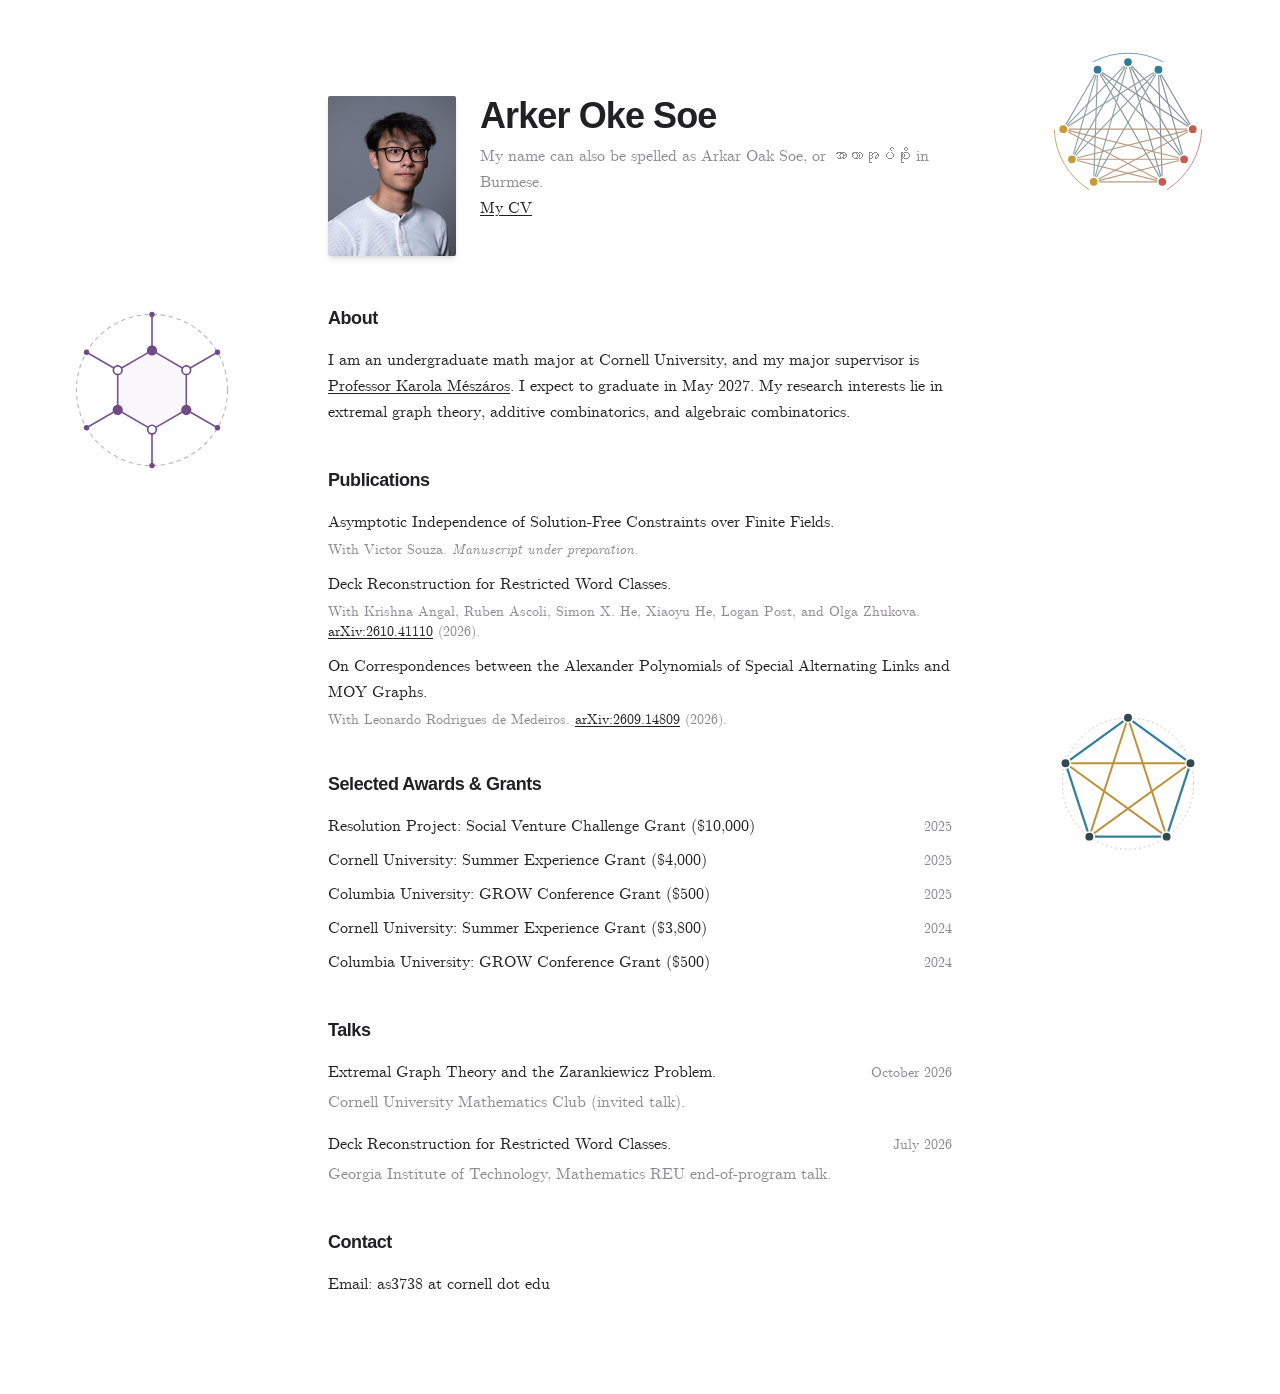
==== arker-portfolio-pages/index.html @ 8b019032 "Publish talks and unlabeled graphs at the account root" ====
<!doctype html>
<html lang="en">
<head>
  <meta charset="utf-8">
  <title>Arker Oke Soe</title>
  <link rel="canonical" href="https://arkaroaksoe.github.io/">
  <meta http-equiv="refresh" content="0; url=/">
</head>
<body><p><a href="/">Arker Oke Soe</a></p></body>
</html>
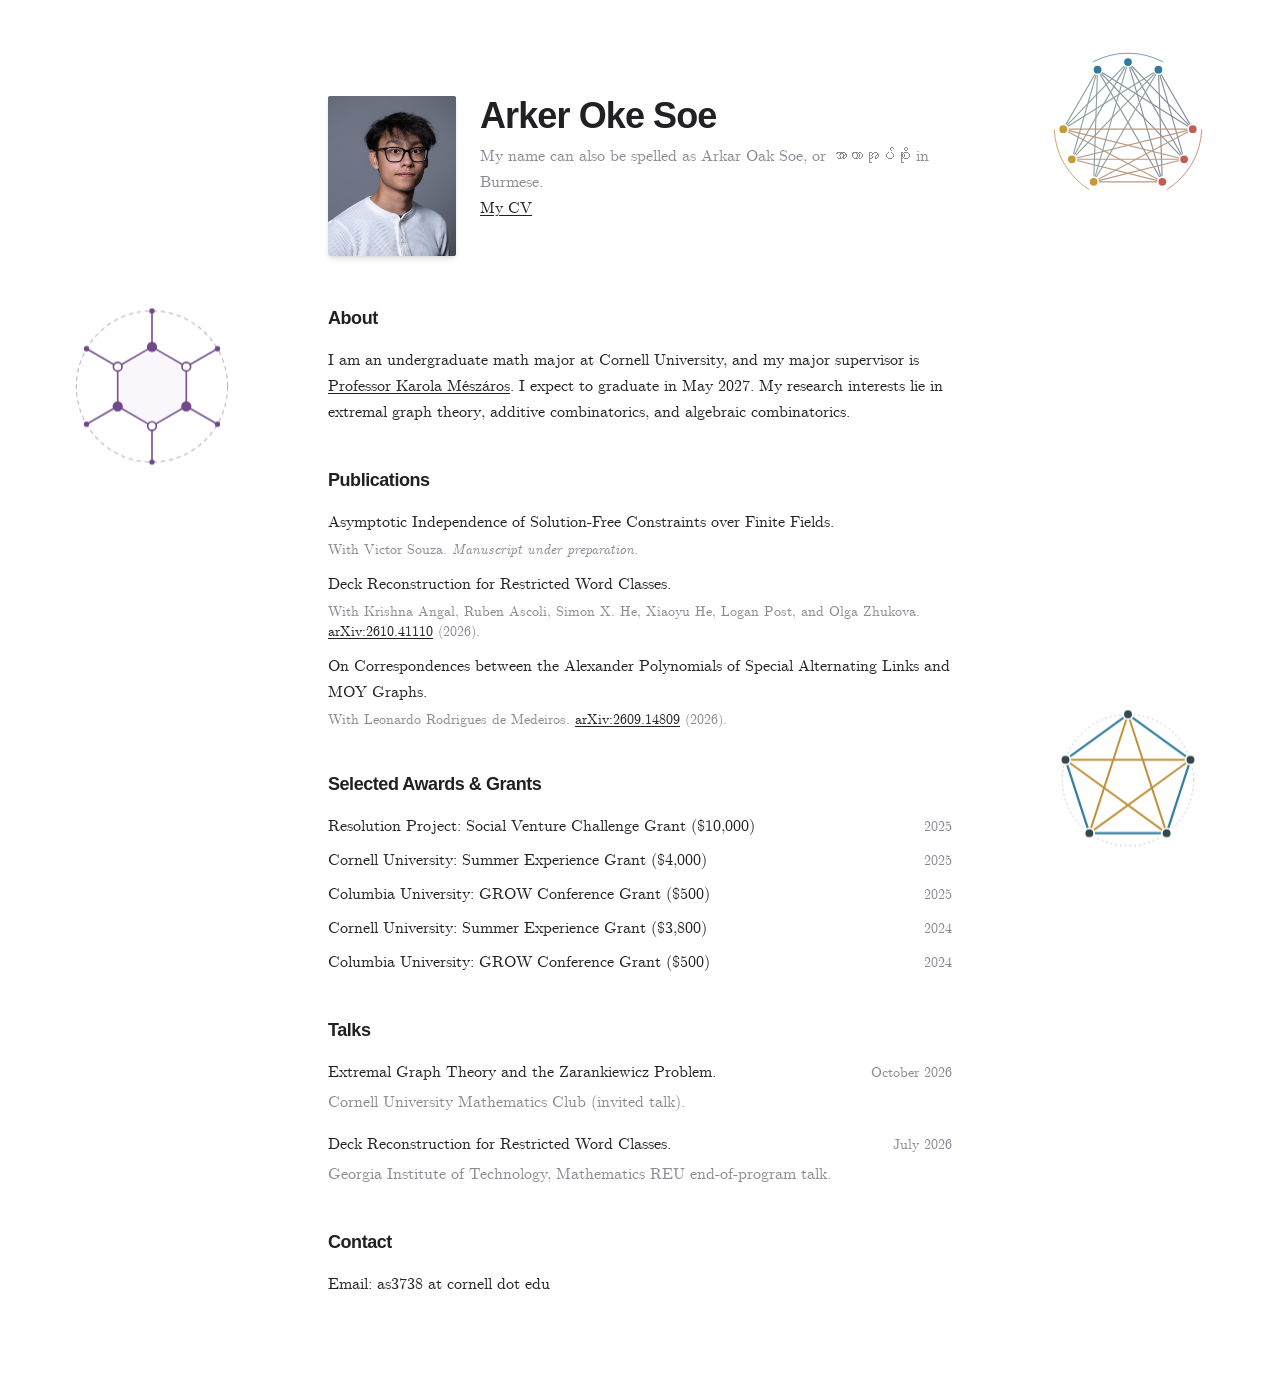
==== commit f84006c1: "Link the portfolio and CV to arkerokesoe.github.io" ====
--- a/arker-portfolio-pages/index.html
+++ b/arker-portfolio-pages/index.html
@@ -3,7 +3,7 @@
 <head>
   <meta charset="utf-8">
   <title>Arker Oke Soe</title>
-  <link rel="canonical" href="https://arkaroaksoe.github.io/">
+  <link rel="canonical" href="https://arkerokesoe.github.io/">
   <meta http-equiv="refresh" content="0; url=/">
 </head>
 <body><p><a href="/">Arker Oke Soe</a></p></body>
